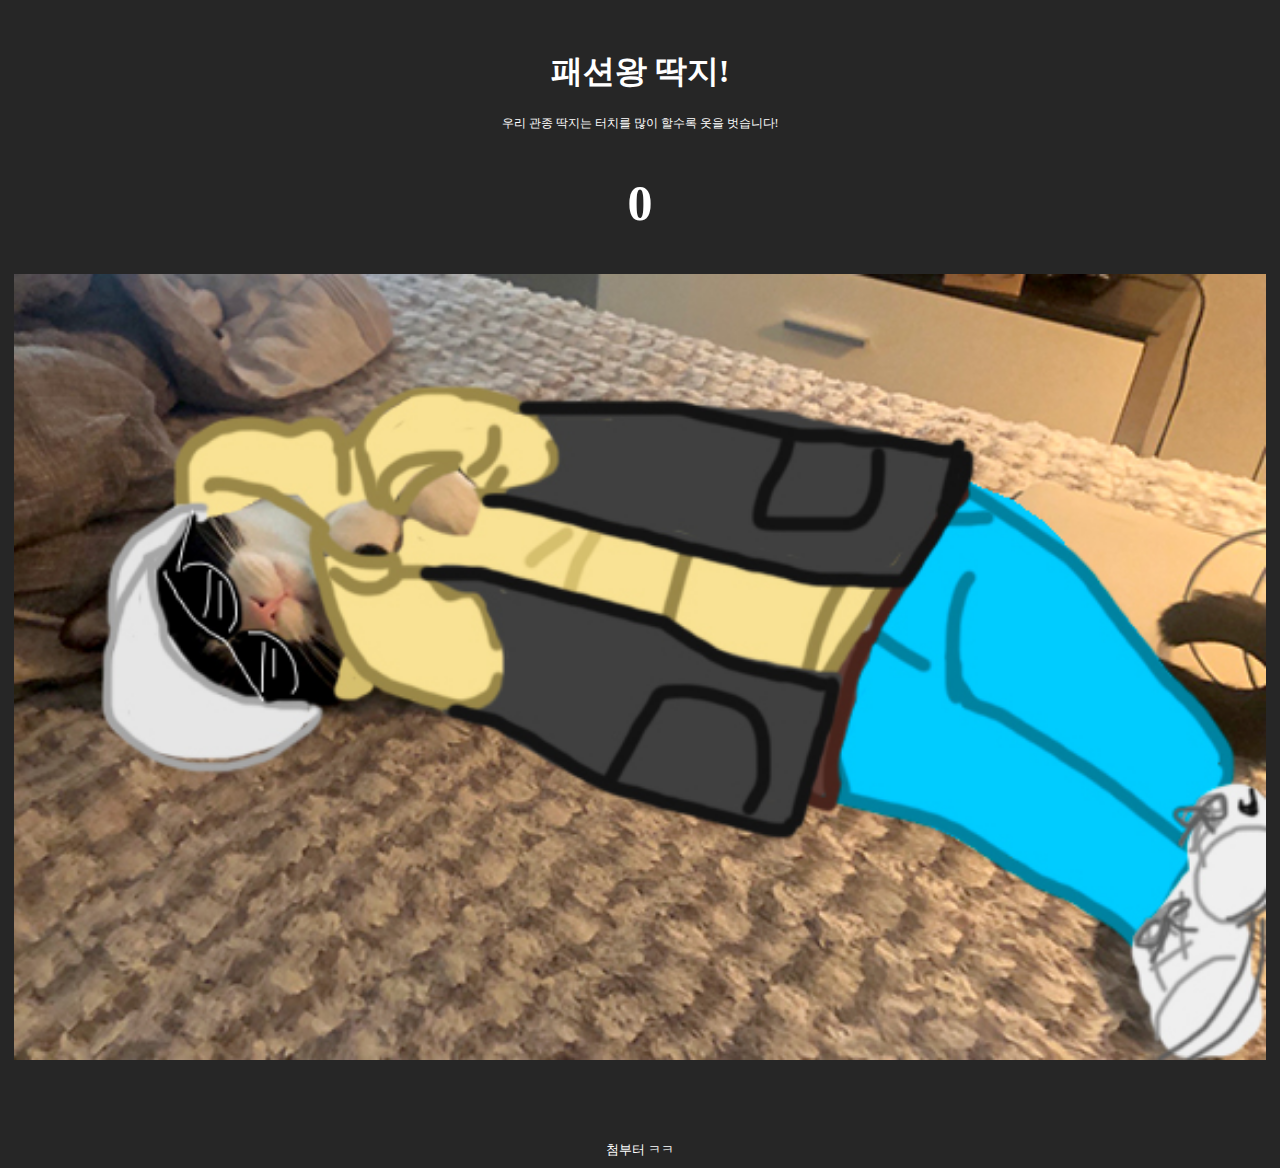
==== index.html @ 7b6ef6e8 "가쥬아" ====
<!DOCTYPE html>
<html lang="en">
<head>
    <meta charset="UTF-8">
    <meta http-equiv="X-UA-Compatible" content="IE=edge">
    <meta name="viewport" content="width=device-width, initial-scale=1.0">
    <title>딱지는 패션왕</title>
    <style>
        *{color: #fff; text-align: center;}
        body{background: #262626;}
        button:active{opacity: 0.9;}
    </style>
    </head>
<body>

<h1 style="margin-top: 50px;">패션왕 딱지!</h1>
<p style="font-size: 12px;">우리 관종 딱지는 터치를 많이 할수록 옷을 벗습니다!</p>

<h2 id="demo" style="font-size: 50px;"></h2>
<p><button onclick="clickCounter()" type="button" style="width: 100%; border: none; background: none;"><img id="img" style="width: 100%;" src="12.jpg"></button></p>

<button id="remove" style="background: none; border: none; margin-top: 60px;">첨부터 ㅋㅋ</button>
<script>
    
clickCounter();
clickCounter2();
function clickCounter() {
  if (localStorage.clickcount) {
    localStorage.clickcount = Number(localStorage.clickcount)+1;    
    clickCounter2();
  } else {
    localStorage.clickcount = 0;
  }
  document.getElementById("demo").innerHTML = localStorage.clickcount;
}
let remove = document.querySelector("#remove")
remove.addEventListener("click", function (e){
    localStorage.removeItem('clickcount');
    localStorage.clickcount = 0;
    document.getElementById("demo").innerHTML = localStorage.clickcount;
    clickCounter2();
})    
 function clickCounter2(){
let target = localStorage.getItem('clickcount');
let imgChn = document.getElementById('img');
if(target >= 0){
  imgChn.src = "12.jpg"
}if(target >= 10){
  imgChn.src = "11.jpg"
}if(target >= 30){
  imgChn.src = "10.jpg"
}if(target >= 70){
  imgChn.src = "9.jpg"
}if(target >= 100){
  imgChn.src = "8.jpg"
}if(target >= 150){
  imgChn.src = "7.jpg"
}if(target >= 200){
  imgChn.src = "6.jpg"
}if(target >= 300){
  imgChn.src = "5.jpg"
}if(target >= 400){
  imgChn.src = "4.jpg"
}if(target >= 500){
  imgChn.src = "3.jpg"
}if(target >= 600){
  imgChn.src = "2.jpg"
}if(target >= 800){
  imgChn.src = "1.jpg"
}if(target >= 1000){
  imgChn.src = "13.jpg"
}
 }

</script>

</body>
</html>
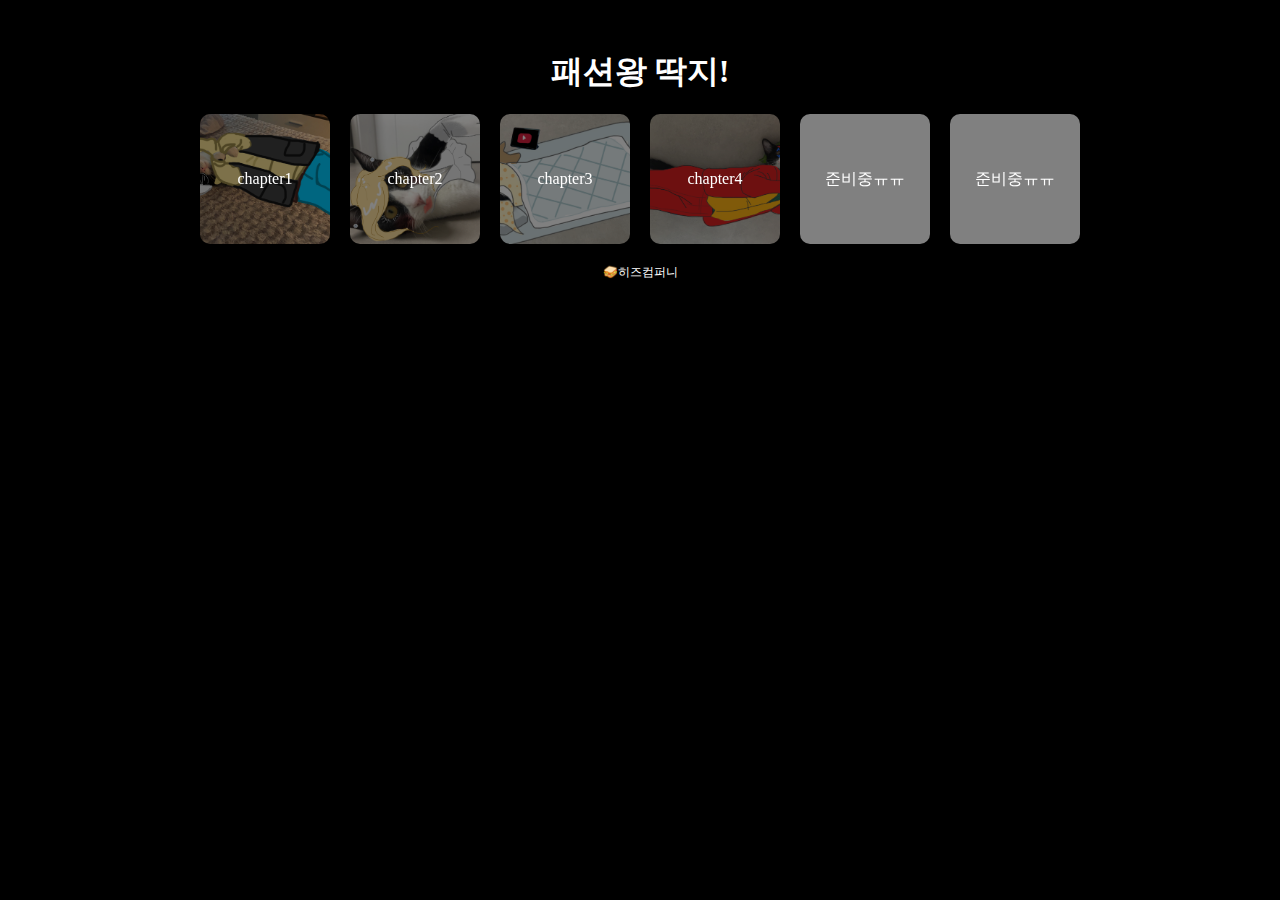
==== commit 8a5fd0a3: "전체적인 챕터 추가" ====
--- a/index.html
+++ b/index.html
@@ -3,76 +3,39 @@
 <head>
     <meta charset="UTF-8">
     <meta http-equiv="X-UA-Compatible" content="IE=edge">
-    <meta name="viewport" content="width=device-width, initial-scale=1.0">
-    <title>딱지는 패션왕</title>
-    <style>
-        *{color: #fff; text-align: center;}
-        body{background: #262626;}
-        button:active{opacity: 0.9;}
-    </style>
+    <meta name="viewport" content="width=device-width, initial-scale=1.0, maximum-scale=1.0, user-scalable=no" />
+    <meta name="HandheldFriendly" content="true" />
+    <title>딱지는 패션왕</title>    
+    <link rel="stylesheet" type="text/css" href="style.css">
     </head>
-<body>
+    
+<body style="background: #000;">
 
-<h1 style="margin-top: 50px;">패션왕 딱지!</h1>
-<p style="font-size: 12px;">우리 관종 딱지는 터치를 많이 할수록 옷을 벗습니다!</p>
-
-<h2 id="demo" style="font-size: 50px;"></h2>
-<p><button onclick="clickCounter()" type="button" style="width: 100%; border: none; background: none;"><img id="img" style="width: 100%;" src="12.jpg"></button></p>
-
-<button id="remove" style="background: none; border: none; margin-top: 60px;">첨부터 ㅋㅋ</button>
-<script>
-    
-clickCounter();
-clickCounter2();
-function clickCounter() {
-  if (localStorage.clickcount) {
-    localStorage.clickcount = Number(localStorage.clickcount)+1;    
-    clickCounter2();
-  } else {
-    localStorage.clickcount = 0;
-  }
-  document.getElementById("demo").innerHTML = localStorage.clickcount;
-}
-let remove = document.querySelector("#remove")
-remove.addEventListener("click", function (e){
-    localStorage.removeItem('clickcount');
-    localStorage.clickcount = 0;
-    document.getElementById("demo").innerHTML = localStorage.clickcount;
-    clickCounter2();
-})    
- function clickCounter2(){
-let target = localStorage.getItem('clickcount');
-let imgChn = document.getElementById('img');
-if(target >= 0){
-  imgChn.src = "12.jpg"
-}if(target >= 10){
-  imgChn.src = "11.jpg"
-}if(target >= 30){
-  imgChn.src = "10.jpg"
-}if(target >= 70){
-  imgChn.src = "9.jpg"
-}if(target >= 100){
-  imgChn.src = "8.jpg"
-}if(target >= 150){
-  imgChn.src = "7.jpg"
-}if(target >= 200){
-  imgChn.src = "6.jpg"
-}if(target >= 300){
-  imgChn.src = "5.jpg"
-}if(target >= 400){
-  imgChn.src = "4.jpg"
-}if(target >= 500){
-  imgChn.src = "3.jpg"
-}if(target >= 600){
-  imgChn.src = "2.jpg"
-}if(target >= 800){
-  imgChn.src = "1.jpg"
-}if(target >= 1000){
-  imgChn.src = "13.jpg"
-}
- }
-
-</script>
-
+  <div class="game">    
+    <h1>패션왕 딱지!</h1>
+    <ul class="list">
+      <li class="chapter1"><a href="chapter1.html">chapter1</a></li>
+      <li class="chapter2"><a href="chapter2.html">chapter2</a></li>
+      <li class="chapter3"><a href="chapter3.html">chapter3</a></li>
+      <li class="chapter4"><a href="chapter4.html">chapter4</a></li>
+      <li style="background: #fff;"><a href="#">준비중ㅠㅠ</a></li>
+      <li style="background: #fff;"><a href="#">준비중ㅠㅠ</a></li>
+    </ul>
+    <p style="font-size: 12px; margin-top: 20px;">🥪히즈컴퍼니</p>
+  </div>
+  <script>
+    if(localStorage.getItem('clickcount1') >= 1000){
+      document.querySelector('.chapter1').style = "background-image: url(img/chapter1/13.jpg);"
+    }
+    if(localStorage.getItem('clickcount2') >= 1000){
+      document.querySelector('.chapter2').style = "background-image: url(img/chapter2/1.jpg);"
+    }
+    if(localStorage.getItem('clickcount3') >= 1000){
+      document.querySelector('.chapter3').style = "background-image: url(img/chapter3/1.jpg);"
+    }
+    if(localStorage.getItem('clickcount4') >= 1000){
+      document.querySelector('.chapter4').style = "background-image: url(img/chapter4/1.jpg);"
+    }
+  </script>
 </body>
 </html>
--- a/style.css
+++ b/style.css
@@ -0,0 +1,19 @@
+*{color: #fff; margin: 0; padding: 0;}
+li{list-style: none;}
+h1{margin: 50px 0 20px 0;}
+a{text-decoration: none;}
+html{-ms-content-zooming: none;}
+button{background: none; border: none; border: 1px solid #ccc; border-radius: 20px; padding: 10px 20px;}
+button:active{opacity: 0.9;}
+#img{margin: 40px 0;}
+.back{padding: 10px;}
+.game{text-align: center; border:none;}
+.chapter1{background: url('img/chapter1/12.jpg') no-repeat center center; background-size: cover;} 
+.chapter2{background: url('img/chapter2/10.jpg') no-repeat center center; background-size: cover;} 
+.chapter3{background: url('img/chapter3/10.jpg') no-repeat center center; background-size: cover;} 
+.chapter4{background: url('img/chapter4/10.jpg') no-repeat center center; background-size: cover;} 
+.chapter5{background: url('img/chapter1/12.jpg') no-repeat center center; background-size: cover;} 
+.list{gap: 20px; display: flex; flex-wrap: wrap; justify-content: center;}
+.list li{width: 130px; height: 130px; border-radius: 10px;}
+.list li a{display: flex; height: 100%; justify-content: center; align-items: center; backdrop-filter: brightness(0.5);}
+.top_btn{margin:10px; display: flex; justify-content: space-between;}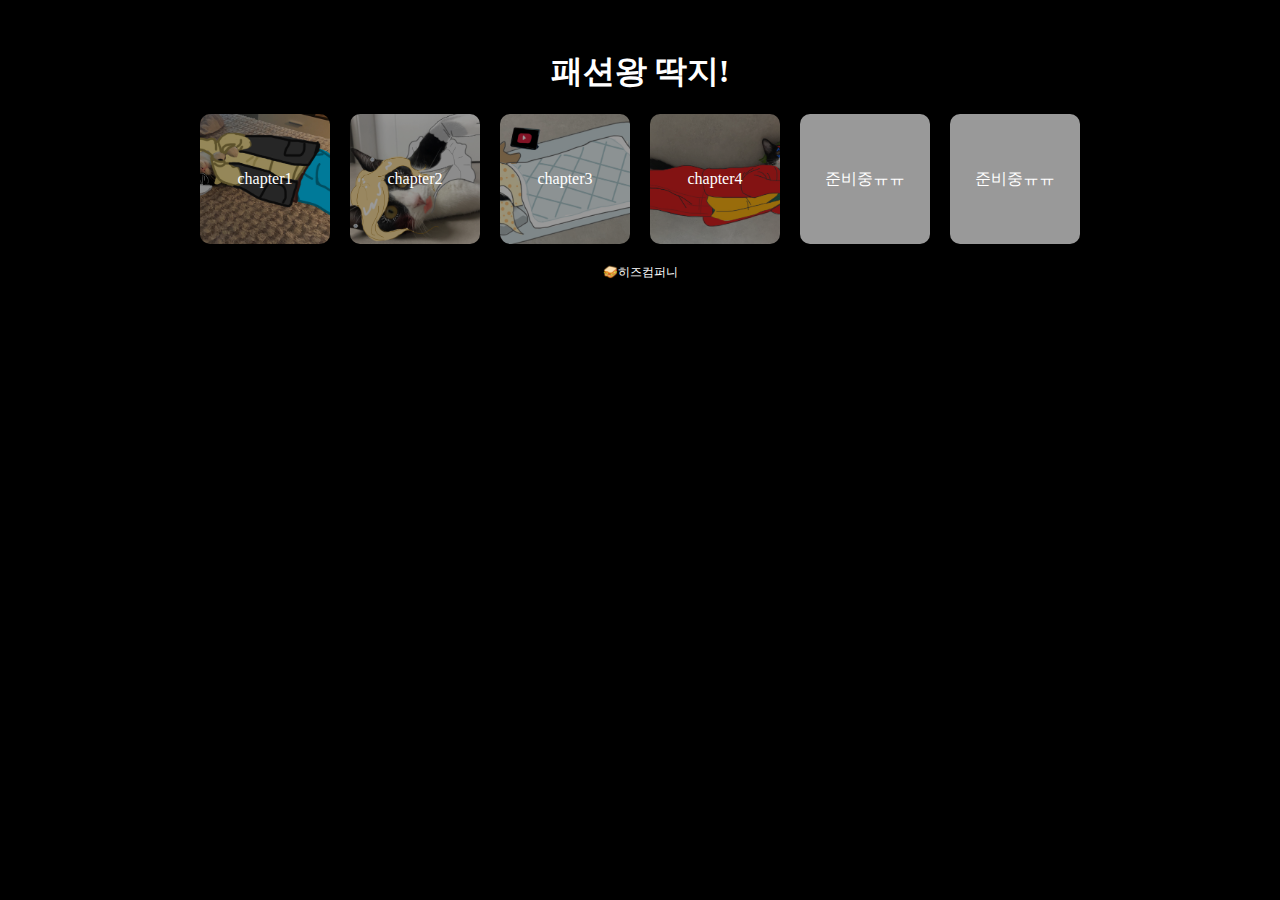
==== commit 0207bf43: "." ====
--- a/index.html
+++ b/index.html
@@ -14,12 +14,12 @@
   <div class="game">    
     <h1>패션왕 딱지!</h1>
     <ul class="list">
-      <li class="chapter1"><a href="chapter1.html">chapter1</a></li>
-      <li class="chapter2"><a href="chapter2.html">chapter2</a></li>
-      <li class="chapter3"><a href="chapter3.html">chapter3</a></li>
-      <li class="chapter4"><a href="chapter4.html">chapter4</a></li>
-      <li style="background: #fff;"><a href="#">준비중ㅠㅠ</a></li>
-      <li style="background: #fff;"><a href="#">준비중ㅠㅠ</a></li>
+      <li class="chapter1"><a href="chapter1.html"><span>chapter1</span></a></li>
+      <li class="chapter2"><a href="chapter2.html"><span>chapter2</span></a></li>
+      <li class="chapter3"><a href="chapter3.html"><span>chapter3</span></a></li>
+      <li class="chapter4"><a href="chapter4.html"><span>chapter4</span></a></li>
+      <li style="background: #fff;"><a href="#"><span>준비중ㅠㅠ</span></a></li>
+      <li style="background: #fff;"><a href="#"><span>준비중ㅠㅠ</span></a></li>
     </ul>
     <p style="font-size: 12px; margin-top: 20px;">🥪히즈컴퍼니</p>
   </div>
--- a/style.css
+++ b/style.css
@@ -15,5 +15,7 @@
 .chapter5{background: url('img/chapter1/12.jpg') no-repeat center center; background-size: cover;} 
 .list{gap: 20px; display: flex; flex-wrap: wrap; justify-content: center;}
 .list li{width: 130px; height: 130px; border-radius: 10px;}
-.list li a{display: flex; height: 100%; justify-content: center; align-items: center; backdrop-filter: brightness(0.5);}
+.list li a{display: flex; height: 100%; justify-content: center; align-items: center; position: relative;}
+.list li a::after{content: ""; opacity: 0.4; position: absolute; top: 0px; left: 0px; right: 0px; bottom: 0px; background-color: #000;}
+.list li a span{z-index: 1;}
 .top_btn{margin:10px; display: flex; justify-content: space-between;}